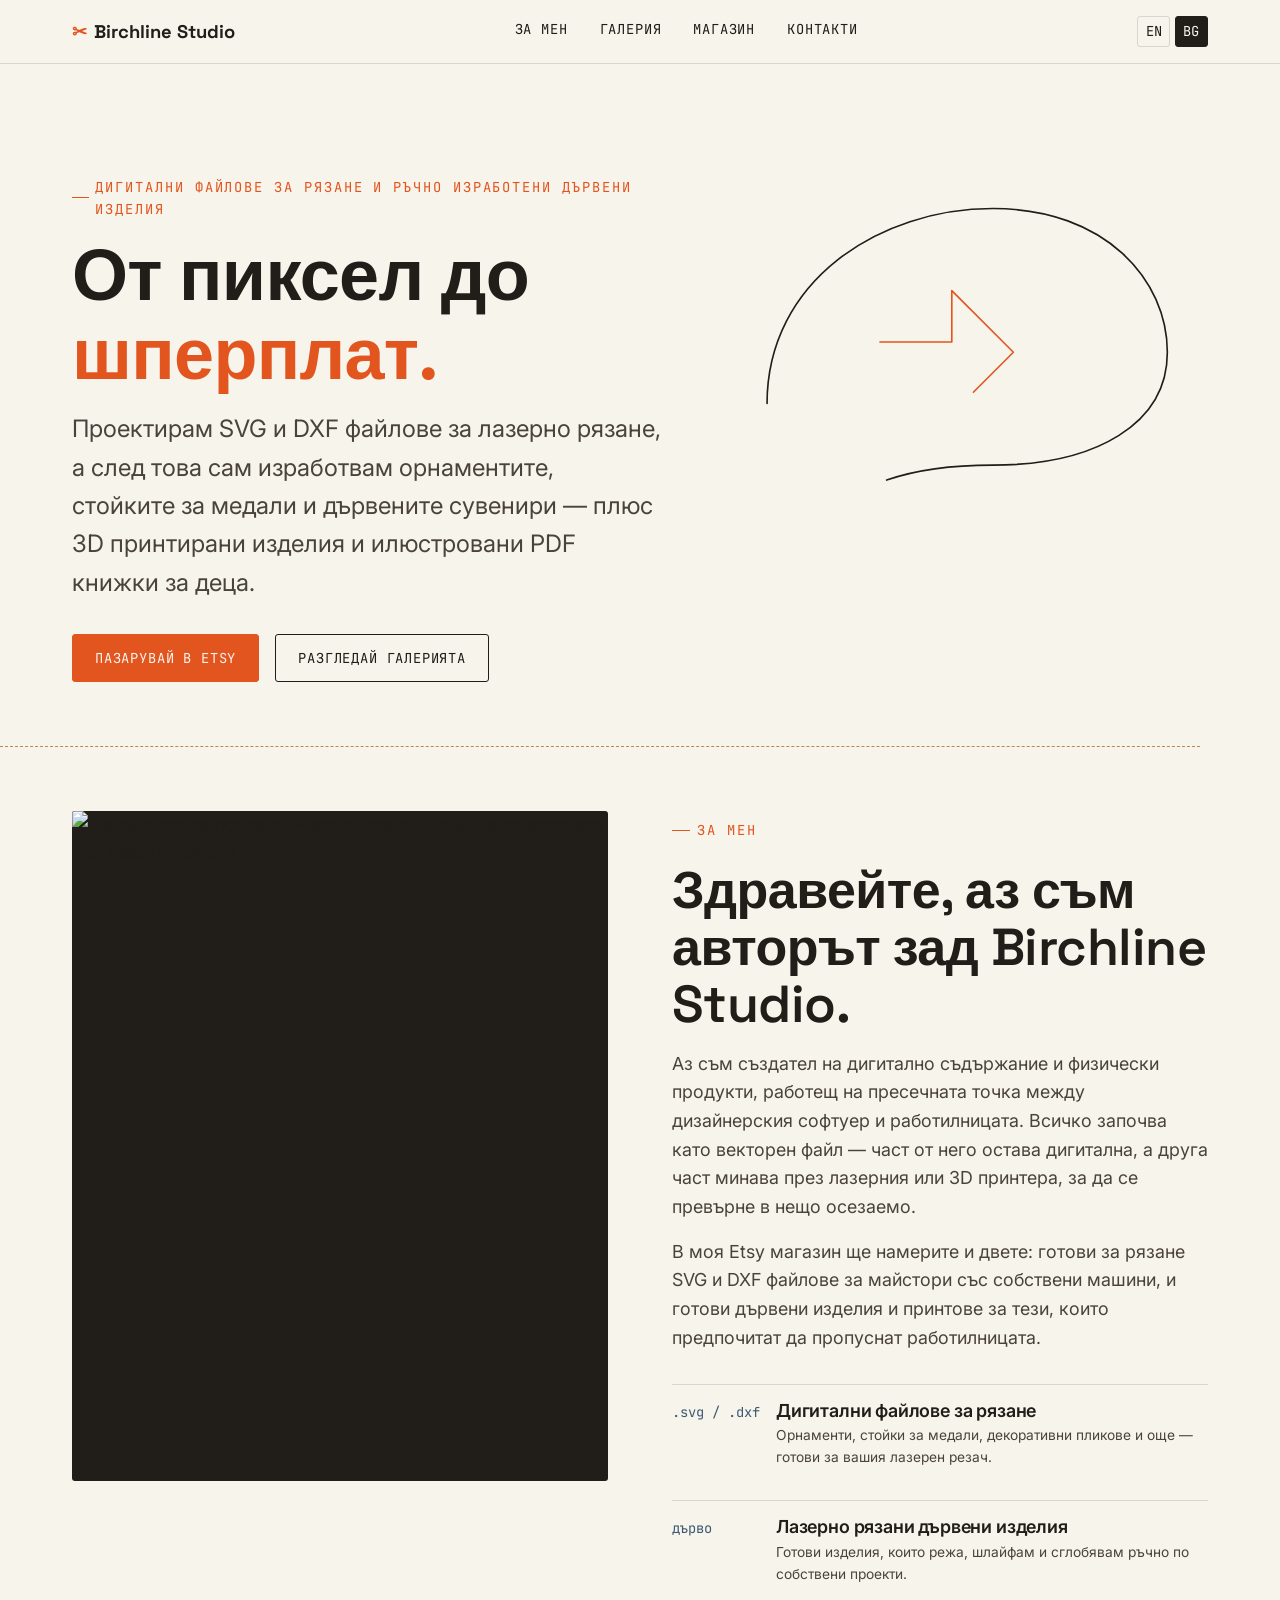
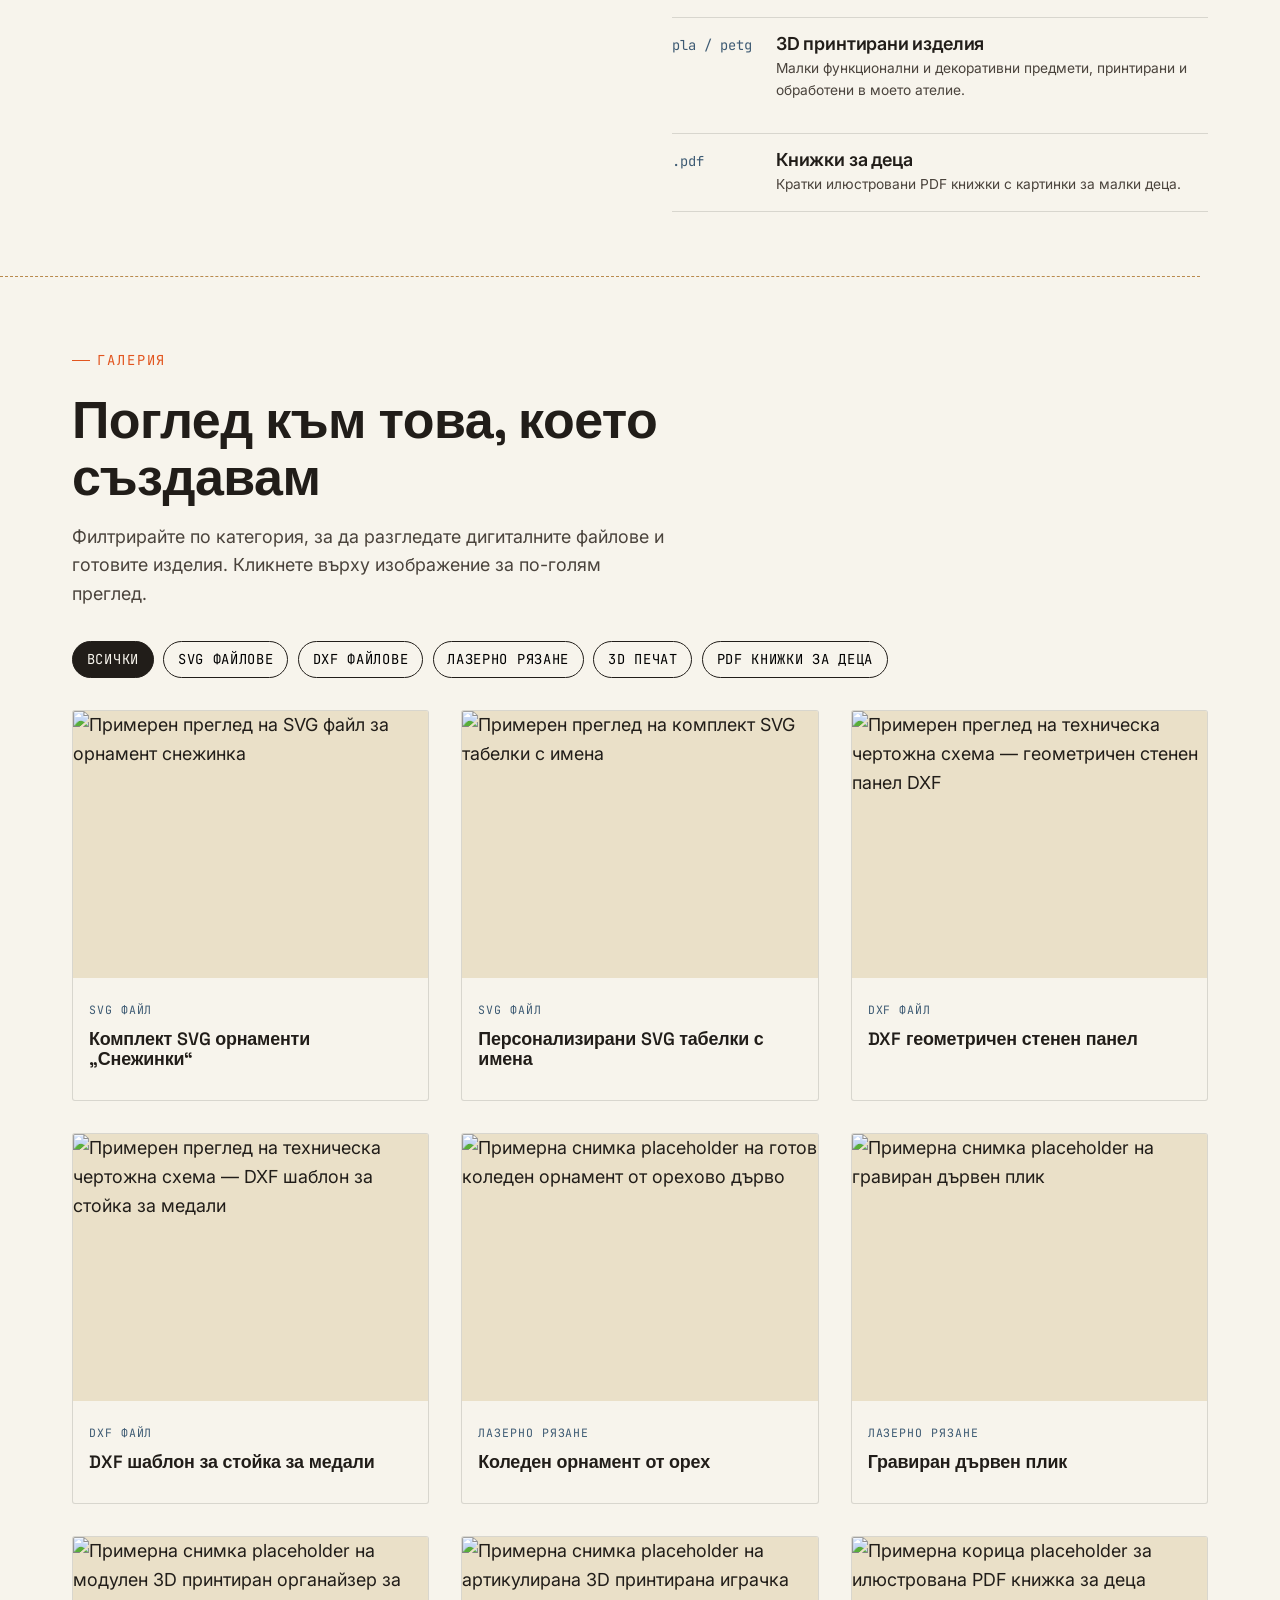
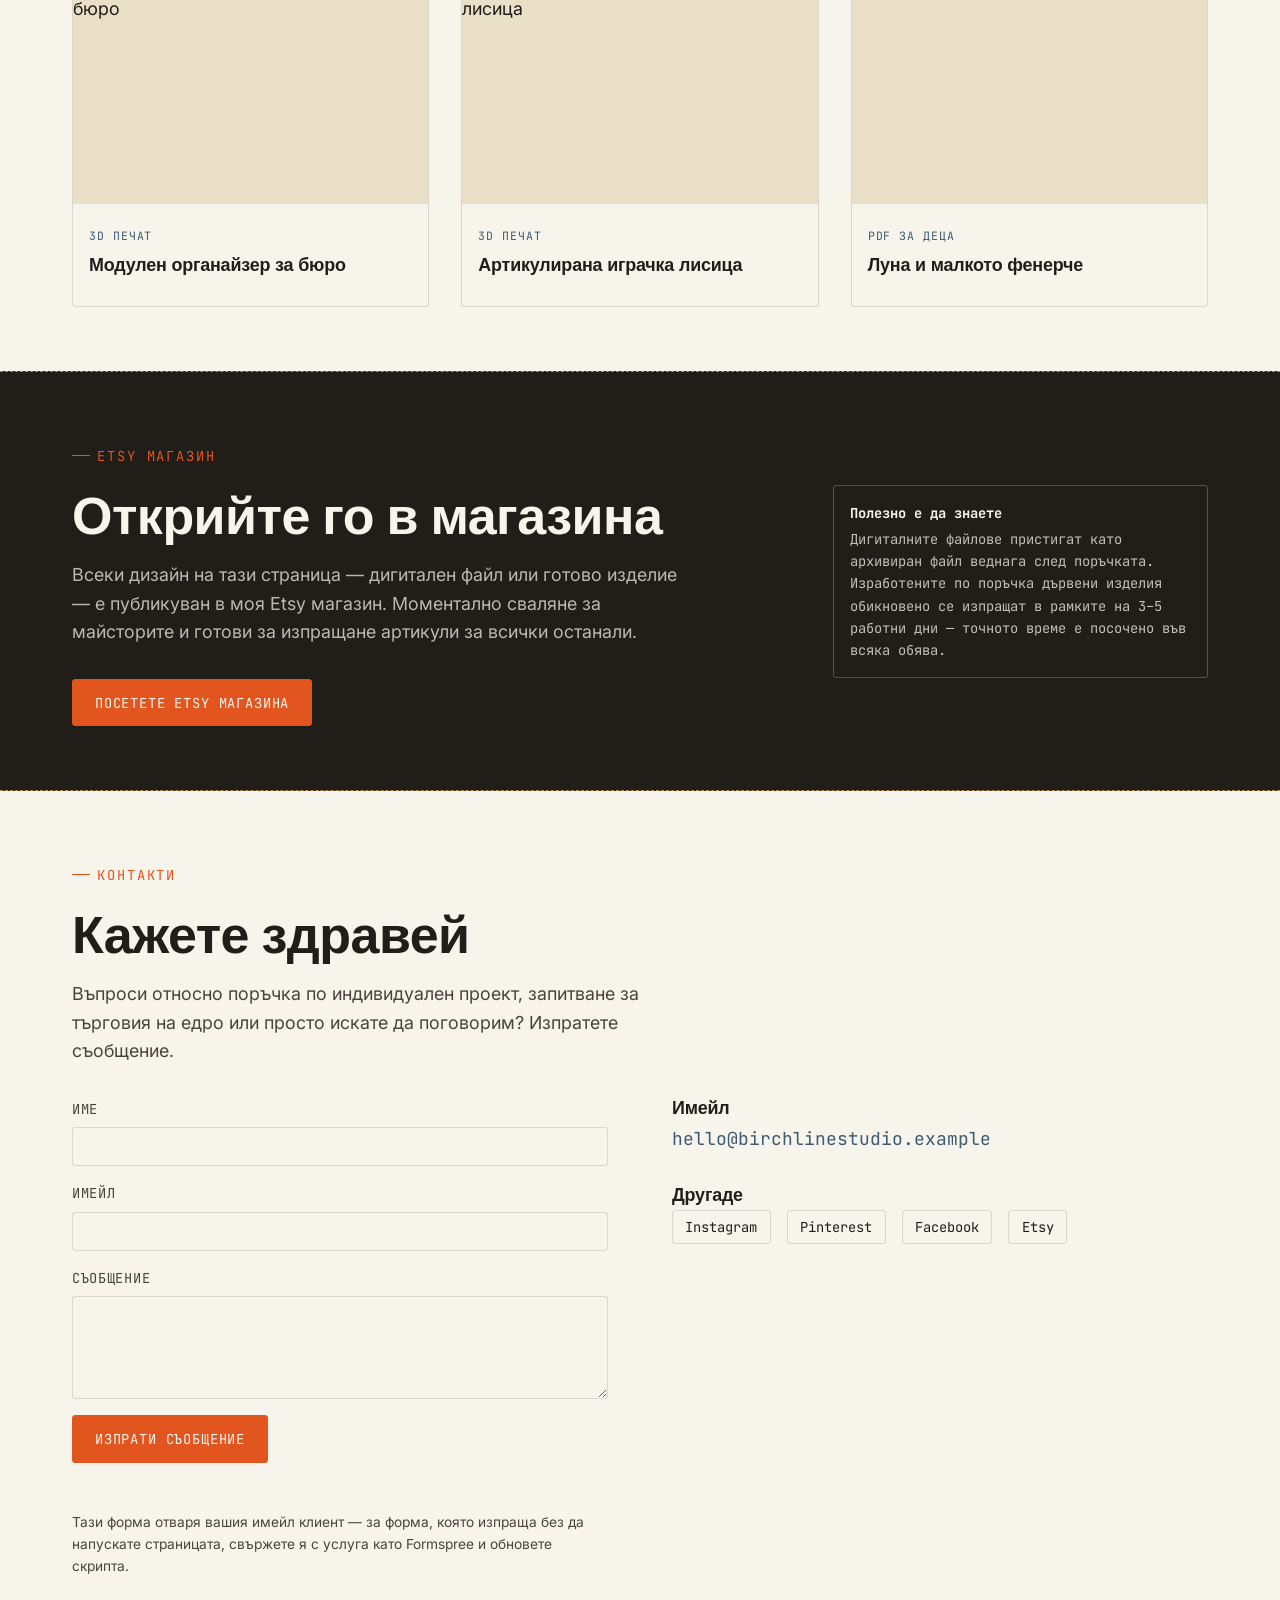
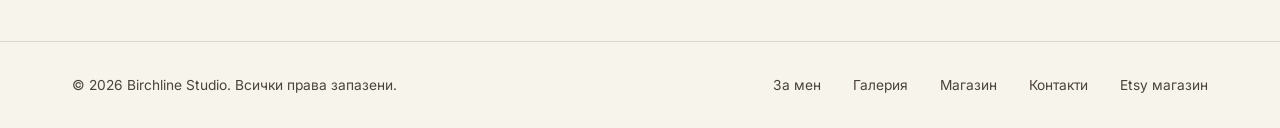
==== bg/index.html @ 98f978ca "Add files" ====
<!DOCTYPE html>
<html lang="bg">
<head>
<meta charset="UTF-8">
<meta name="viewport" content="width=device-width, initial-scale=1.0">
<title>Birchline Studio — Лазерно рязано дърво и дигитални файлове за рязане</title>
<meta name="description" content="Birchline Studio създава SVG и DXF файлове за лазерно рязане, както и ръчно изработени дървени изделия, 3D принтирани артикули и илюстровани PDF книжки за деца.">
<link rel="canonical" href="https://example.github.io/birchline-studio/bg/">
<link rel="alternate" hreflang="en" href="https://example.github.io/birchline-studio/en/">
<link rel="alternate" hreflang="bg" href="https://example.github.io/birchline-studio/bg/">
<link rel="alternate" hreflang="x-default" href="https://example.github.io/birchline-studio/en/">

<!-- Open Graph -->
<meta property="og:type" content="website">
<meta property="og:title" content="Birchline Studio — Лазерно рязано дърво и дигитални файлове за рязане">
<meta property="og:description" content="SVG и DXF файлове за рязане, лазерно рязани дървени изделия, 3D принтирани артикули и илюстровани PDF книжки за деца — проектирани и изработени от Birchline Studio.">
<meta property="og:url" content="https://example.github.io/birchline-studio/bg/">
<meta property="og:image" content="https://example.github.io/birchline-studio/assets/img/placeholder-lasercut.svg">
<meta property="og:locale" content="bg_BG">
<meta property="og:locale:alternate" content="en_US">
<meta name="twitter:card" content="summary_large_image">

<link rel="icon" href="data:image/svg+xml,%3Csvg xmlns='http://www.w3.org/2000/svg' viewBox='0 0 100 100'%3E%3Crect width='100' height='100' fill='%23211D19'/%3E%3Ctext x='50' y='68' font-size='60' text-anchor='middle' fill='%23E2551F' font-family='monospace'%3EB%3C/text%3E%3C/svg%3E">

<link rel="preconnect" href="https://fonts.googleapis.com">
<link rel="preconnect" href="https://fonts.gstatic.com" crossorigin>
<link href="https://fonts.googleapis.com/css2?family=Space+Grotesk:wght@500;600;700&family=Inter:wght@400;500;600&family=JetBrains+Mono:wght@400;500&display=swap" rel="stylesheet">

<link rel="stylesheet" href="../assets/css/style.css">
</head>
<body>
<a class="skip-link" href="#main">Към съдържанието</a>

<header class="site-header">
  <nav class="nav container" aria-label="Основна навигация">
    <a class="logo" href="#main">
      <span class="logo-mark">✂</span> Birchline Studio
    </a>
    <button class="nav-toggle" aria-expanded="false" aria-controls="nav-panel" aria-label="Отвори менюто">
      <span></span>
    </button>
    <div class="nav-links" id="nav-links">
      <a href="#about">За мен</a>
      <a href="#portfolio">Галерия</a>
      <a href="#shop">Магазин</a>
      <a href="#contact">Контакти</a>
    </div>
    <div class="lang-switch" id="lang-switch" aria-label="Език">
      <a href="../en/index.html">EN</a>
      <a href="../bg/index.html" aria-current="true">BG</a>
    </div>
  </nav>
  <div class="nav-panel container" id="nav-panel"></div>
</header>

<main id="main">

  <!-- ============ HERO ============ -->
  <section class="hero">
    <div class="container">
      <div class="hero-copy">
        <span class="eyebrow">Дигитални файлове за рязане и ръчно изработени дървени изделия</span>
        <h1 class="hero-title">От пиксел до <em>шперплат.</em></h1>
        <p class="hero-sub">Проектирам SVG и DXF файлове за лазерно рязане, а след това сам изработвам орнаментите, стойките за медали и дървените сувенири — плюс 3D принтирани изделия и илюстровани PDF книжки за деца.</p>
        <div class="hero-ctas">
          <a class="btn btn-primary" href="#shop">Пазарувай в Etsy</a>
          <a class="btn btn-ghost" href="#portfolio">Разгледай галерията</a>
        </div>
      </div>
      <div class="hero-art" aria-hidden="true">
        <svg viewBox="0 0 470 460" xmlns="http://www.w3.org/2000/svg">
          <path class="cut-path" d="M40 210 C40 90 150 20 260 20 C370 20 430 90 430 160 C430 230 360 270 260 270 C160 270 90 300 90 360 C90 420 160 440 240 430" />
          <path class="cut-path accent" d="M150 150 L220 150 L220 100 L280 160 L220 220 L220 170 L150 170 Z" />
          <circle class="laser-dot" r="5"/>
        </svg>
      </div>
    </div>
  </section>

  <hr class="cutline-rule container">

  <!-- ============ ABOUT ============ -->
  <section class="section" id="about" data-surface="paper">
    <div class="container">
      <div class="about-grid">
        <div class="reveal">
          <div class="about-portrait">
            <img src="../assets/img/placeholder-portrait.svg" alt="Placeholder за портрет — заменете със снимка от ателието или работилницата" loading="lazy" width="320" height="400">
          </div>
        </div>
        <div class="reveal">
          <span class="eyebrow">За мен</span>
          <h2 class="section-title">Здравейте, аз съм авторът зад Birchline Studio.</h2>
          <p class="section-lede">Аз съм създател на дигитално съдържание и физически продукти, работещ на пресечната точка между дизайнерския софтуер и работилницата. Всичко започва като векторен файл — част от него остава дигитална, а друга част минава през лазерния или 3D принтера, за да се превърне в нещо осезаемо.</p>
          <p class="section-lede">В моя Etsy магазин ще намерите и двете: готови за рязане SVG и DXF файлове за майстори със собствени машини, и готови дървени изделия и принтове за тези, които предпочитат да пропуснат работилницата.</p>
          <ul class="craft-list">
            <li class="craft-item">
              <span class="tag">.svg / .dxf</span>
              <div><h3>Дигитални файлове за рязане</h3><p>Орнаменти, стойки за медали, декоративни пликове и още — готови за вашия лазерен резач.</p></div>
            </li>
            <li class="craft-item">
              <span class="tag">дърво</span>
              <div><h3>Лазерно рязани дървени изделия</h3><p>Готови изделия, които режа, шлайфам и сглобявам ръчно по собствени проекти.</p></div>
            </li>
            <li class="craft-item">
              <span class="tag">pla / petg</span>
              <div><h3>3D принтирани изделия</h3><p>Малки функционални и декоративни предмети, принтирани и обработени в моето ателие.</p></div>
            </li>
            <li class="craft-item">
              <span class="tag">.pdf</span>
              <div><h3>Книжки за деца</h3><p>Кратки илюстровани PDF книжки с картинки за малки деца.</p></div>
            </li>
          </ul>
        </div>
      </div>
    </div>
  </section>

  <hr class="cutline-rule container">

  <!-- ============ PORTFOLIO ============ -->
  <section class="section" id="portfolio" data-surface="paper">
    <div class="container">
      <div class="section-head reveal">
        <span class="eyebrow">Галерия</span>
        <h2 class="section-title">Поглед към това, което създавам</h2>
        <p class="section-lede">Филтрирайте по категория, за да разгледате дигиталните файлове и готовите изделия. Кликнете върху изображение за по-голям преглед.</p>
      </div>

      <div class="filter-bar" role="group" aria-label="Филтриране на галерията по категория">
        <button class="filter-btn" data-filter="all" aria-pressed="true">Всички</button>
        <button class="filter-btn" data-filter="svg" aria-pressed="false">SVG файлове</button>
        <button class="filter-btn" data-filter="dxf" aria-pressed="false">DXF файлове</button>
        <button class="filter-btn" data-filter="lasercut" aria-pressed="false">Лазерно рязане</button>
        <button class="filter-btn" data-filter="3dprint" aria-pressed="false">3D печат</button>
        <button class="filter-btn" data-filter="kidsbook" aria-pressed="false">PDF книжки за деца</button>
      </div>

      <div class="portfolio-grid">

        <article class="card reveal" data-category="svg" data-description="Комплект от 8 слоести орнаменти снежинки, подходящи за 3мм и 5мм шперплат. Доставя се като отделни SVG файлове плюс един обединен лист.">
          <div class="card-media"><img src="../assets/img/placeholder-svg.svg" data-full="../assets/img/placeholder-svg.svg" alt="Примерен преглед на SVG файл за орнамент снежинка" loading="lazy" width="400" height="300"></div>
          <div class="card-body"><span class="card-cat">SVG файл</span><h3 class="card-title">Комплект SVG орнаменти „Снежинки“</h3></div>
        </article>

        <article class="card reveal" data-category="svg" data-description="Редактируеми контури на табелки с имена в три шрифта, готови за персонализиране във вашия дизайнерски софтуер преди рязане.">
          <div class="card-media"><img src="../assets/img/placeholder-svg.svg" data-full="../assets/img/placeholder-svg.svg" alt="Примерен преглед на комплект SVG табелки с имена" loading="lazy" width="400" height="300"></div>
          <div class="card-body"><span class="card-cat">SVG файл</span><h3 class="card-title">Персонализирани SVG табелки с имена</h3></div>
        </article>

        <article class="card reveal" data-category="dxf" data-description="Модулен геометричен панел за стенна декорация, начертан в мащаб с наслоена дълбочина за многослойно рязане.">
          <div class="card-media"><img src="../assets/img/placeholder-dxf.svg" data-full="../assets/img/placeholder-dxf.svg" alt="Примерен преглед на техническа чертожна схема — геометричен стенен панел DXF" loading="lazy" width="400" height="300"></div>
          <div class="card-body"><span class="card-cat">DXF файл</span><h3 class="card-title">DXF геометричен стенен панел</h3></div>
        </article>

        <article class="card reveal" data-category="dxf" data-description="Самостоятелна стойка за медали с прорезни връзки, оразмерена за 6мм шперплат.">
          <div class="card-media"><img src="../assets/img/placeholder-dxf.svg" data-full="../assets/img/placeholder-dxf.svg" alt="Примерен преглед на техническа чертожна схема — DXF шаблон за стойка за медали" loading="lazy" width="400" height="300"></div>
          <div class="card-body"><span class="card-cat">DXF файл</span><h3 class="card-title">DXF шаблон за стойка за медали</h3></div>
        </article>

        <article class="card reveal" data-category="lasercut" data-description="Готов орнамент от орехово дърво, лазерно изрязан и ръчно шлайфан, от комплекта SVG орнаменти „Снежинки“.">
          <div class="card-media"><img src="../assets/img/placeholder-lasercut.svg" data-full="../assets/img/placeholder-lasercut.svg" alt="Примерна снимка placeholder на готов коледен орнамент от орехово дърво" loading="lazy" width="400" height="300"></div>
          <div class="card-body"><span class="card-cat">Лазерно рязане</span><h3 class="card-title">Коледен орнамент от орех</h3></div>
        </article>

        <article class="card reveal" data-category="lasercut" data-description="Плик от брезов шперплат с гравиран преден панел, сгънат и залепен на ръка.">
          <div class="card-media"><img src="../assets/img/placeholder-lasercut.svg" data-full="../assets/img/placeholder-lasercut.svg" alt="Примерна снимка placeholder на гравиран дървен плик" loading="lazy" width="400" height="300"></div>
          <div class="card-body"><span class="card-cat">Лазерно рязане</span><h3 class="card-title">Гравиран дървен плик</h3></div>
        </article>

        <article class="card reveal" data-category="3dprint" data-description="Стифиращ се модулен органайзер за бюро, принтиран от PETG, проектиран да се съединява без лепило.">
          <div class="card-media"><img src="../assets/img/placeholder-3dprint.svg" data-full="../assets/img/placeholder-3dprint.svg" alt="Примерна снимка placeholder на модулен 3D принтиран органайзер за бюро" loading="lazy" width="400" height="300"></div>
          <div class="card-body"><span class="card-cat">3D печат</span><h3 class="card-title">Модулен органайзер за бюро</h3></div>
        </article>

        <article class="card reveal" data-category="3dprint" data-description="Малка играчка лисица с подвижни стави, принтирана на едно парче без опори.">
          <div class="card-media"><img src="../assets/img/placeholder-3dprint.svg" data-full="../assets/img/placeholder-3dprint.svg" alt="Примерна снимка placeholder на артикулирана 3D принтирана играчка лисица" loading="lazy" width="400" height="300"></div>
          <div class="card-body"><span class="card-cat">3D печат</span><h3 class="card-title">Артикулирана играчка лисица</h3></div>
        </article>

        <article class="card reveal" data-category="kidsbook" data-description="Илюстрована приказка за лека нощ от 16 страници за деца на 3–6 години, доставена като PDF, готов за печат.">
          <div class="card-media"><img src="../assets/img/placeholder-kidsbook.svg" data-full="../assets/img/placeholder-kidsbook.svg" alt="Примерна корица placeholder за илюстрована PDF книжка за деца" loading="lazy" width="400" height="300"></div>
          <div class="card-body"><span class="card-cat">PDF за деца</span><h3 class="card-title">Луна и малкото фенерче</h3></div>
        </article>

      </div>
    </div>
  </section>

  <!-- ============ ETSY ============ -->
  <section class="section etsy-band" id="shop">
    <div class="container">
      <div class="etsy-grid">
        <div class="reveal">
          <span class="eyebrow">Etsy магазин</span>
          <h2 class="section-title">Открийте го в магазина</h2>
          <p class="section-lede">Всеки дизайн на тази страница — дигитален файл или готово изделие — е публикуван в моя Etsy магазин. Моментално сваляне за майсторите и готови за изпращане артикули за всички останали.</p>
          <div class="hero-ctas" style="margin-top: var(--space-md);">
            <a class="btn btn-primary" href="https://www.etsy.com/shop/YourShopName" target="_blank" rel="noopener">Посетете Etsy магазина</a>
          </div>
        </div>
        <div class="reveal etsy-note">
          <strong>Полезно е да знаете</strong>
          Дигиталните файлове пристигат като архивиран файл веднага след поръчката. Изработените по поръчка дървени изделия обикновено се изпращат в рамките на 3–5 работни дни — точното време е посочено във всяка обява.
        </div>
      </div>
    </div>
  </section>

  <!-- ============ CONTACT ============ -->
  <section class="section" id="contact" data-surface="paper">
    <div class="container">
      <div class="section-head reveal">
        <span class="eyebrow">Контакти</span>
        <h2 class="section-title">Кажете здравей</h2>
        <p class="section-lede">Въпроси относно поръчка по индивидуален проект, запитване за търговия на едро или просто искате да поговорим? Изпратете съобщение.</p>
      </div>
      <div class="contact-grid">
        <form class="contact-form reveal" data-email="hello@birchlinestudio.example" data-msg-incomplete="Моля, попълнете всички полета." data-msg-sent="Отваряне на имейл клиента…">
          <div class="field">
            <label for="name">Име</label>
            <input type="text" id="name" name="name" autocomplete="name" required>
          </div>
          <div class="field">
            <label for="email">Имейл</label>
            <input type="email" id="email" name="email" autocomplete="email" required>
          </div>
          <div class="field">
            <label for="message">Съобщение</label>
            <textarea id="message" name="message" rows="5" required></textarea>
          </div>
          <button type="submit" class="btn btn-primary">Изпрати съобщение</button>
          <p class="form-status" role="status" aria-live="polite"></p>
          <p class="form-note">Тази форма отваря вашия имейл клиент — за форма, която изпраща без да напускате страницата, свържете я с услуга като Formspree и обновете скрипта.</p>
        </form>
        <div class="contact-info reveal">
          <div>
            <h3>Имейл</h3>
            <a class="email" href="mailto:hello@birchlinestudio.example">hello@birchlinestudio.example</a>
          </div>
          <div>
            <h3>Другаде</h3>
            <ul class="social-list">
              <li><a href="https://www.instagram.com/" target="_blank" rel="noopener">Instagram</a></li>
              <li><a href="https://www.pinterest.com/" target="_blank" rel="noopener">Pinterest</a></li>
              <li><a href="https://www.facebook.com/" target="_blank" rel="noopener">Facebook</a></li>
              <li><a href="https://www.etsy.com/shop/YourShopName" target="_blank" rel="noopener">Etsy</a></li>
            </ul>
          </div>
        </div>
      </div>
    </div>
  </section>

</main>

<footer class="site-footer">
  <div class="container footer-grid">
    <span>© <span data-year>2026</span> Birchline Studio. Всички права запазени.</span>
    <nav class="footer-links" aria-label="Долна навигация">
      <a href="#about">За мен</a>
      <a href="#portfolio">Галерия</a>
      <a href="#shop">Магазин</a>
      <a href="#contact">Контакти</a>
      <a href="https://www.etsy.com/shop/YourShopName" target="_blank" rel="noopener">Etsy магазин</a>
    </nav>
  </div>
</footer>

<!-- Lightbox -->
<div class="lightbox" role="dialog" aria-modal="true" aria-label="Преглед на изображение" aria-hidden="true">
  <button class="lightbox-close" aria-label="Затвори прегледа">✕</button>
  <button class="lightbox-nav lightbox-prev" aria-label="Предишно изображение">‹</button>
  <button class="lightbox-nav lightbox-next" aria-label="Следващо изображение">›</button>
  <div class="lightbox-inner">
    <img src="" alt="">
    <div class="lightbox-caption">
      <span class="card-cat"></span>
      <h3></h3>
      <p></p>
    </div>
  </div>
</div>

<script src="../assets/js/script.js"></script>
</body>
</html>
---- assets/css/style.css ----
/* ==========================================================================
   Birchline Studio — Portfolio Stylesheet
   Design tokens: paper / birch / charcoal / blueprint / cutline / kraft
   ========================================================================== */

:root {
  /* --- Color tokens --- */
  --color-paper: #F7F4EC;      /* base background, sanded paper */
  --color-birch: #EAE0C8;      /* alt section surface, plywood face */
  --color-charcoal: #211D19;   /* primary text, burnt-edge black */
  --color-charcoal-soft: #4A433C; /* secondary text */
  --color-blueprint: #3D5A73;  /* technical accent — DXF / links */
  --color-cutline: #E2551F;    /* laser cut-line orange — primary CTA */
  --color-cutline-dark: #C24219;
  --color-kraft: #B98A4E;      /* kraft tan — borders, dividers */
  --color-line: rgba(33, 29, 25, 0.14);

  /* --- Type tokens --- */
  --font-display: 'Space Grotesk', 'Arial Narrow', sans-serif;
  --font-body: 'Inter', -apple-system, BlinkMacSystemFont, sans-serif;
  --font-mono: 'JetBrains Mono', 'Courier New', monospace;

  /* --- Scale --- */
  --step--1: clamp(0.8rem, 0.78rem + 0.1vw, 0.875rem);
  --step-0: clamp(1rem, 0.96rem + 0.2vw, 1.125rem);
  --step-1: clamp(1.25rem, 1.15rem + 0.5vw, 1.5rem);
  --step-2: clamp(1.75rem, 1.5rem + 1.2vw, 2.25rem);
  --step-3: clamp(2.3rem, 1.9rem + 2vw, 3.25rem);
  --step-4: clamp(3rem, 2.4rem + 3vw, 4.5rem);

  --space-xs: 0.5rem;
  --space-sm: 1rem;
  --space-md: 2rem;
  --space-lg: 4rem;
  --space-xl: 7rem;

  --max-width: 1200px;
  --radius: 3px;
  --ease: cubic-bezier(0.22, 1, 0.36, 1);
}

/* --- Reset --- */
*, *::before, *::after { box-sizing: border-box; }
html { scroll-behavior: smooth; }
@media (prefers-reduced-motion: reduce) {
  html { scroll-behavior: auto; }
  *, *::before, *::after {
    animation-duration: 0.01ms !important;
    animation-iteration-count: 1 !important;
    transition-duration: 0.01ms !important;
    scroll-behavior: auto !important;
  }
}
body, h1, h2, h3, h4, p, figure, blockquote, dl, dd { margin: 0; }
ul, ol { margin: 0; padding: 0; list-style: none; }
img { max-width: 100%; display: block; }
button { font: inherit; }
a { color: inherit; text-decoration: none; }
input, textarea, button { font-family: inherit; }

body {
  font-family: var(--font-body);
  background: var(--color-paper);
  color: var(--color-charcoal);
  font-size: var(--step-0);
  line-height: 1.6;
  -webkit-font-smoothing: antialiased;
}

h1, h2, h3, h4 {
  font-family: var(--font-display);
  font-weight: 600;
  line-height: 1.1;
  letter-spacing: -0.01em;
}

.container {
  max-width: var(--max-width);
  margin-inline: auto;
  padding-inline: var(--space-md);
}
@media (max-width: 640px) {
  .container { padding-inline: var(--space-sm); }
}

.eyebrow {
  font-family: var(--font-mono);
  font-size: var(--step--1);
  text-transform: uppercase;
  letter-spacing: 0.14em;
  color: var(--color-cutline);
  display: inline-flex;
  align-items: center;
  gap: 0.5em;
}
.eyebrow::before {
  content: "";
  width: 18px;
  height: 1px;
  background: currentColor;
}

/* Visually hidden (skip link, a11y labels) */
.visually-hidden {
  position: absolute; width: 1px; height: 1px;
  overflow: hidden; clip: rect(0 0 0 0); white-space: nowrap;
}
.skip-link {
  position: absolute; top: -60px; left: 1rem; z-index: 200;
  background: var(--color-charcoal); color: var(--color-paper);
  padding: 0.6em 1em; border-radius: var(--radius);
  transition: top 0.2s var(--ease);
}
.skip-link:focus { top: 1rem; }

:focus-visible {
  outline: 2px solid var(--color-cutline);
  outline-offset: 3px;
}

/* --- Cut-line divider motif (signature detail) --- */
.cutline-rule {
  border: none;
  border-top: 1.5px dashed var(--color-kraft);
  position: relative;
  margin: 0;
}
.cutline-rule::after {
  content: "✂";
  position: absolute;
  top: -0.62em; left: var(--space-md);
  background: var(--color-paper);
  padding-inline: 0.4em;
  font-size: 0.85rem;
  color: var(--color-kraft);
}
section[data-surface="birch"] + section .cutline-rule::after,
section[data-surface="birch"] .cutline-rule::after { background: var(--color-birch); }

/* ==========================================================================
   Header / Nav
   ========================================================================== */
.site-header {
  position: sticky; top: 0; z-index: 100;
  background: rgba(247, 244, 236, 0.88);
  backdrop-filter: blur(8px);
  border-bottom: 1px solid var(--color-line);
}
.nav {
  display: flex; align-items: center; justify-content: space-between;
  padding-block: var(--space-sm);
}
.logo {
  font-family: var(--font-display);
  font-weight: 700;
  font-size: 1.15rem;
  display: flex; align-items: baseline; gap: 0.4em;
}
.logo .logo-mark { color: var(--color-cutline); }

.nav-links {
  display: flex; align-items: center; gap: var(--space-md);
}
.nav-links a {
  font-size: var(--step--1);
  font-family: var(--font-mono);
  text-transform: uppercase;
  letter-spacing: 0.06em;
  position: relative;
  padding-bottom: 4px;
}
.nav-links a::after {
  content: ""; position: absolute; left: 0; right: 100%; bottom: 0;
  height: 2px; background: var(--color-cutline);
  transition: right 0.25s var(--ease);
}
.nav-links a:hover::after, .nav-links a:focus-visible::after,
.nav-links a[aria-current="page"]::after { right: 0; }

.lang-switch {
  display: flex; gap: 0.3rem;
  font-family: var(--font-mono);
  font-size: var(--step--1);
}
.lang-switch a {
  padding: 0.25em 0.55em;
  border: 1px solid var(--color-line);
  border-radius: var(--radius);
}
.lang-switch a[aria-current="true"] {
  background: var(--color-charcoal);
  color: var(--color-paper);
  border-color: var(--color-charcoal);
}

.nav-toggle {
  display: none;
  background: none; border: none; cursor: pointer;
  width: 32px; height: 24px; position: relative;
}
.nav-toggle span, .nav-toggle span::before, .nav-toggle span::after {
  content: ""; position: absolute; left: 0; right: 0; height: 2px;
  background: var(--color-charcoal); transition: transform 0.25s var(--ease), opacity 0.2s;
}
.nav-toggle span { top: 11px; }
.nav-toggle span::before { top: -8px; }
.nav-toggle span::after { top: 8px; }
.nav-toggle[aria-expanded="true"] span { background: transparent; }
.nav-toggle[aria-expanded="true"] span::before { transform: translateY(8px) rotate(45deg); }
.nav-toggle[aria-expanded="true"] span::after { transform: translateY(-8px) rotate(-45deg); }

@media (max-width: 800px) {
  .nav-toggle { display: block; }
  .nav-links, .lang-switch { display: none; }
  .nav-panel {
    display: none;
    flex-direction: column;
    gap: var(--space-sm);
    padding: var(--space-md) 0;
    border-top: 1px solid var(--color-line);
  }
  .nav-panel.open { display: flex; }
  .nav-panel .nav-links { display: flex; flex-direction: column; gap: var(--space-sm); }
  .nav-panel .lang-switch { display: flex; margin-top: var(--space-sm); }
}

/* ==========================================================================
   Hero
   ========================================================================== */
.hero {
  padding-block: var(--space-xl) var(--space-lg);
}
.hero .container {
  display: grid;
  grid-template-columns: 1.1fr 0.9fr;
  gap: var(--space-lg);
  align-items: center;
}
@media (max-width: 900px) {
  .hero .container { grid-template-columns: 1fr; gap: var(--space-md); }
  .hero { padding-block: var(--space-lg) var(--space-md); }
  .hero-art { order: -1; max-width: 320px; margin-inline: auto; }
}

.hero-title {
  font-size: var(--step-4);
  margin-block: var(--space-sm) var(--space-sm);
}
.hero-title em {
  font-style: normal;
  color: var(--color-cutline);
}
.hero-sub {
  font-size: var(--step-1);
  color: var(--color-charcoal-soft);
  max-width: 46ch;
  margin-bottom: var(--space-md);
}
.hero-ctas { display: flex; flex-wrap: wrap; gap: var(--space-sm); }

.btn {
  display: inline-flex; align-items: center; gap: 0.5em;
  padding: 0.85em 1.6em;
  font-family: var(--font-mono);
  font-size: var(--step--1);
  text-transform: uppercase; letter-spacing: 0.06em;
  border-radius: var(--radius);
  border: 1.5px solid var(--color-charcoal);
  transition: transform 0.2s var(--ease), background 0.2s var(--ease), color 0.2s var(--ease);
  cursor: pointer;
}
.btn:hover, .btn:focus-visible { transform: translateY(-2px); }
.btn-primary {
  background: var(--color-cutline);
  border-color: var(--color-cutline);
  color: var(--color-paper);
}
.btn-primary:hover { background: var(--color-cutline-dark); border-color: var(--color-cutline-dark); }
.btn-ghost {
  background: transparent; color: var(--color-charcoal);
}
.btn-ghost:hover { background: var(--color-charcoal); color: var(--color-paper); }

/* Hero cut-path illustration */
.hero-art { position: relative; }
.hero-art svg { width: 100%; height: auto; }
.cut-path {
  fill: none;
  stroke: var(--color-charcoal);
  stroke-width: 1.6;
  stroke-linecap: round;
  stroke-linejoin: round;
  stroke-dasharray: 900;
  stroke-dashoffset: 900;
  animation: draw 2.6s var(--ease) forwards 0.3s;
}
.cut-path.accent { stroke: var(--color-cutline); stroke-dasharray: 260; stroke-dashoffset: 260; animation-delay: 0.6s; }
.laser-dot {
  fill: var(--color-cutline);
  offset-path: path('M40 210 C40 90 150 20 260 20 C370 20 430 90 430 160 C430 230 360 270 260 270 C160 270 90 300 90 360 C90 420 160 440 240 430');
  animation: travel 2.6s var(--ease) forwards 0.3s;
  opacity: 0;
}
@keyframes draw { to { stroke-dashoffset: 0; } }
@keyframes travel {
  0% { opacity: 1; offset-distance: 0%; }
  95% { opacity: 1; }
  100% { opacity: 0; offset-distance: 100%; }
}

/* ==========================================================================
   Section basics
   ========================================================================== */
.section { padding-block: var(--space-lg); }
section[data-surface="birch"] { background: var(--color-birch); }
.section-head { max-width: 60ch; margin-bottom: var(--space-md); }
.section-title { font-size: var(--step-3); margin-top: 0.4em; }
.section-lede { color: var(--color-charcoal-soft); font-size: var(--step-0); margin-top: var(--space-sm); max-width: 55ch; }

.reveal {
  opacity: 0; transform: translateY(24px);
  transition: opacity 0.7s var(--ease), transform 0.7s var(--ease);
}
.reveal.is-visible { opacity: 1; transform: none; }

/* ==========================================================================
   About
   ========================================================================== */
.about-grid {
  display: grid;
  grid-template-columns: 1fr 1fr;
  gap: var(--space-lg);
  align-items: start;
}
@media (max-width: 800px) { .about-grid { grid-template-columns: 1fr; gap: var(--space-md); } }

.about-portrait {
  aspect-ratio: 4/5;
  background: var(--color-charcoal);
  border-radius: var(--radius);
  position: relative;
  overflow: hidden;
}
.about-portrait img { width: 100%; height: 100%; object-fit: cover; }

.craft-list { margin-top: var(--space-md); display: grid; gap: var(--space-sm); }
.craft-item {
  display: grid; grid-template-columns: auto 1fr; gap: var(--space-sm);
  align-items: start;
  padding-block: var(--space-sm);
  border-top: 1px solid var(--color-line);
}
.craft-item:last-child { border-bottom: 1px solid var(--color-line); }
.craft-item .tag {
  font-family: var(--font-mono);
  font-size: var(--step--1);
  color: var(--color-blueprint);
  white-space: nowrap;
  display: inline-block;
  width: 5.5rem;
}
.craft-item h3 { font-size: var(--step-0); font-family: var(--font-body); font-weight: 600; }
.craft-item p { color: var(--color-charcoal-soft); font-size: var(--step--1); margin-top: 0.25em; }

/* ==========================================================================
   Portfolio / Filters / Grid
   ========================================================================== */
.filter-bar {
  display: flex; flex-wrap: wrap; gap: 0.6rem;
  margin-bottom: var(--space-md);
}
.filter-btn {
  font-family: var(--font-mono);
  font-size: var(--step--1);
  text-transform: uppercase; letter-spacing: 0.05em;
  padding: 0.5em 1em;
  border: 1px solid var(--color-charcoal);
  border-radius: 999px;
  background: transparent;
  cursor: pointer;
  transition: background 0.2s var(--ease), color 0.2s var(--ease);
}
.filter-btn:hover { background: var(--color-line); }
.filter-btn[aria-pressed="true"] {
  background: var(--color-charcoal); color: var(--color-paper);
}

.portfolio-grid {
  display: grid;
  grid-template-columns: repeat(3, 1fr);
  gap: var(--space-md);
}
@media (max-width: 900px) { .portfolio-grid { grid-template-columns: repeat(2, 1fr); } }
@media (max-width: 560px) { .portfolio-grid { grid-template-columns: 1fr; } }

.card {
  position: relative;
  background: var(--color-paper);
  border: 1px solid var(--color-line);
  border-radius: var(--radius);
  overflow: hidden;
  cursor: pointer;
  transition: transform 0.3s var(--ease), box-shadow 0.3s var(--ease);
}
.card:hover, .card:focus-visible {
  transform: translateY(-4px);
  box-shadow: 0 14px 30px -18px rgba(33,29,25,0.35);
}
.card-media {
  aspect-ratio: 4/3;
  overflow: hidden;
  background: var(--color-birch);
  position: relative;
}
.card-media img {
  width: 100%; height: 100%; object-fit: cover;
  transition: transform 0.5s var(--ease);
}
.card:hover .card-media img { transform: scale(1.06); }
/* laser registration corner marks on hover */
.card-media::before, .card-media::after {
  content: ""; position: absolute; width: 16px; height: 16px;
  border-color: var(--color-cutline); opacity: 0; transition: opacity 0.25s var(--ease);
}
.card-media::before { top: 8px; left: 8px; border-top: 2px solid; border-left: 2px solid; }
.card-media::after { bottom: 8px; right: 8px; border-bottom: 2px solid; border-right: 2px solid; }
.card:hover .card-media::before, .card:hover .card-media::after { opacity: 1; }

.card-body { padding: var(--space-sm) var(--space-sm) var(--space-md); }
.card-cat {
  font-family: var(--font-mono); font-size: 0.72rem;
  text-transform: uppercase; letter-spacing: 0.08em;
  color: var(--color-blueprint);
}
.card-title { font-size: var(--step-0); margin-top: 0.35em; font-weight: 600; }

/* Lightbox */
.lightbox {
  position: fixed; inset: 0; z-index: 300;
  display: none;
  align-items: center; justify-content: center;
  background: rgba(33, 29, 25, 0.92);
  padding: var(--space-md);
}
.lightbox.open { display: flex; }
.lightbox-inner {
  max-width: 900px; width: 100%;
  display: grid; gap: var(--space-sm);
}
.lightbox-inner img {
  width: 100%; max-height: 65vh; object-fit: contain;
  background: var(--color-charcoal);
  border-radius: var(--radius);
}
.lightbox-caption { color: var(--color-paper); }
.lightbox-caption .card-cat { color: var(--color-cutline); }
.lightbox-caption h3 { font-family: var(--font-display); font-size: var(--step-1); margin-top: 0.3em; }
.lightbox-caption p { color: rgba(247,244,236,0.75); margin-top: 0.4em; font-size: var(--step--1); }
.lightbox-close, .lightbox-nav {
  position: absolute;
  background: transparent; border: 1px solid rgba(247,244,236,0.4);
  color: var(--color-paper); border-radius: 999px;
  width: 42px; height: 42px; cursor: pointer;
  display: flex; align-items: center; justify-content: center;
  font-size: 1.1rem;
  transition: background 0.2s var(--ease);
}
.lightbox-close:hover, .lightbox-nav:hover { background: rgba(247,244,236,0.15); }
.lightbox-close { top: var(--space-md); right: var(--space-md); }
.lightbox-prev { left: var(--space-sm); top: 50%; transform: translateY(-50%); }
.lightbox-next { right: var(--space-sm); top: 50%; transform: translateY(-50%); }
@media (max-width: 640px) {
  .lightbox-prev, .lightbox-next { display: none; }
}

/* ==========================================================================
   Etsy band
   ========================================================================== */
.etsy-band {
  background: var(--color-charcoal);
  color: var(--color-paper);
  border-top: 1.5px dashed var(--color-kraft);
  border-bottom: 1.5px dashed var(--color-kraft);
}
.etsy-band .section-title, .etsy-band .eyebrow { color: var(--color-paper); }
.etsy-band .eyebrow { color: var(--color-cutline); }
.etsy-band .section-lede { color: rgba(247,244,236,0.72); }
.etsy-grid {
  display: grid; grid-template-columns: 1.3fr 0.7fr; gap: var(--space-lg);
  align-items: center;
}
@media (max-width: 800px) { .etsy-grid { grid-template-columns: 1fr; } }
.etsy-note {
  font-family: var(--font-mono); font-size: var(--step--1);
  border: 1px solid rgba(247,244,236,0.25); border-radius: var(--radius);
  padding: var(--space-sm);
  color: rgba(247,244,236,0.75);
}
.etsy-note strong { color: var(--color-paper); display: block; margin-bottom: 0.3em; }

/* ==========================================================================
   Contact
   ========================================================================== */
.contact-grid {
  display: grid; grid-template-columns: 1fr 1fr; gap: var(--space-lg);
}
@media (max-width: 800px) { .contact-grid { grid-template-columns: 1fr; } }

.field { display: grid; gap: 0.4em; margin-bottom: var(--space-sm); }
.field label {
  font-family: var(--font-mono); font-size: var(--step--1);
  text-transform: uppercase; letter-spacing: 0.05em;
  color: var(--color-charcoal-soft);
}
.field input, .field textarea {
  border: 1.5px solid var(--color-line);
  background: var(--color-paper);
  padding: 0.8em 1em;
  border-radius: var(--radius);
  color: var(--color-charcoal);
  transition: border-color 0.2s var(--ease);
}
.field input:focus, .field textarea:focus {
  border-color: var(--color-cutline); outline: none;
}
.form-note {
  font-size: var(--step--1); color: var(--color-charcoal-soft);
  margin-top: var(--space-sm);
}
.form-status { font-size: var(--step--1); margin-top: var(--space-sm); min-height: 1.2em; }

.contact-info { display: grid; gap: var(--space-md); align-content: start; }
.contact-info h3 { font-size: var(--step-0); margin-bottom: 0.4em; }
.contact-info a.email { font-family: var(--font-mono); color: var(--color-blueprint); }
.social-list { display: flex; gap: var(--space-sm); flex-wrap: wrap; }
.social-list a {
  border: 1px solid var(--color-line); border-radius: var(--radius);
  padding: 0.5em 0.9em; font-family: var(--font-mono); font-size: var(--step--1);
  transition: background 0.2s var(--ease), color 0.2s var(--ease);
}
.social-list a:hover { background: var(--color-charcoal); color: var(--color-paper); }

/* ==========================================================================
   Footer
   ========================================================================== */
.site-footer {
  border-top: 1px solid var(--color-line);
  padding-block: var(--space-md);
  font-size: var(--step--1);
  color: var(--color-charcoal-soft);
}
.footer-grid {
  display: flex; flex-wrap: wrap; gap: var(--space-md);
  align-items: center; justify-content: space-between;
}
.footer-links { display: flex; gap: var(--space-md); flex-wrap: wrap; }
.footer-links a:hover { color: var(--color-cutline); }
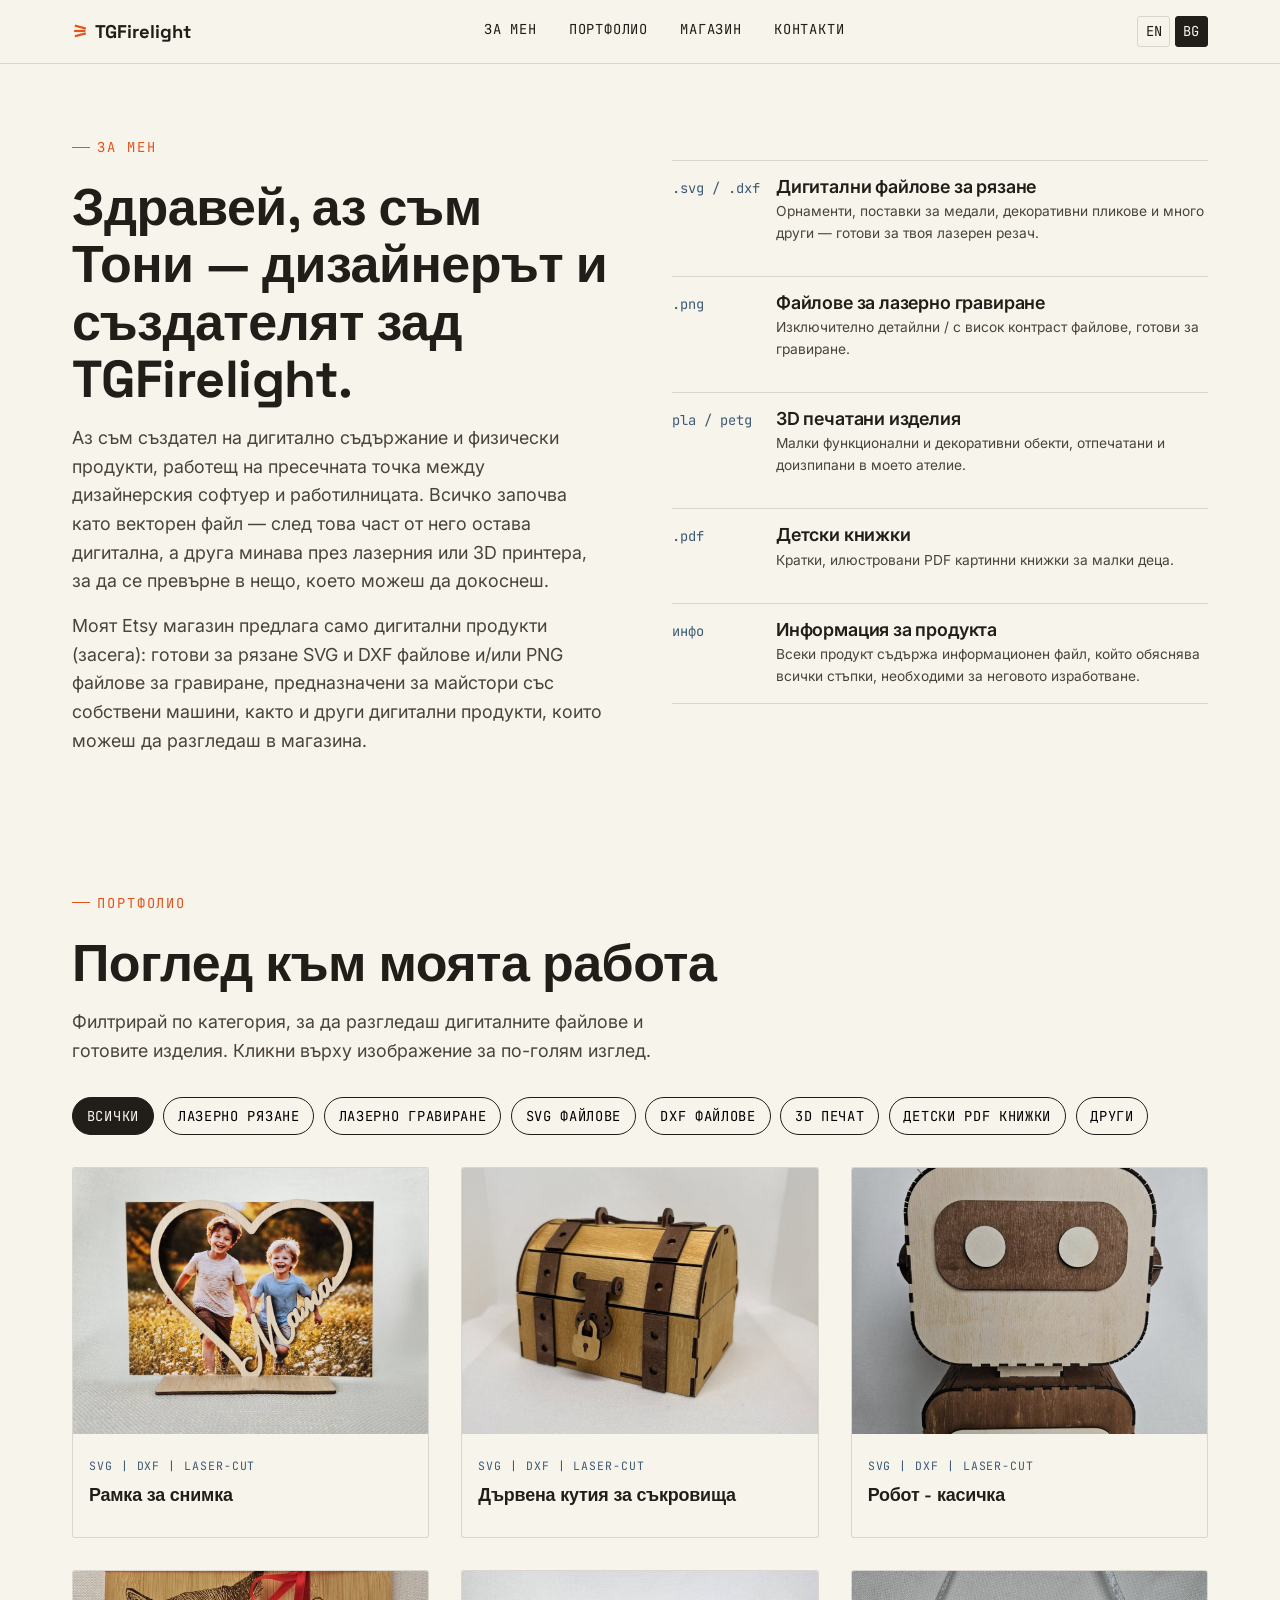
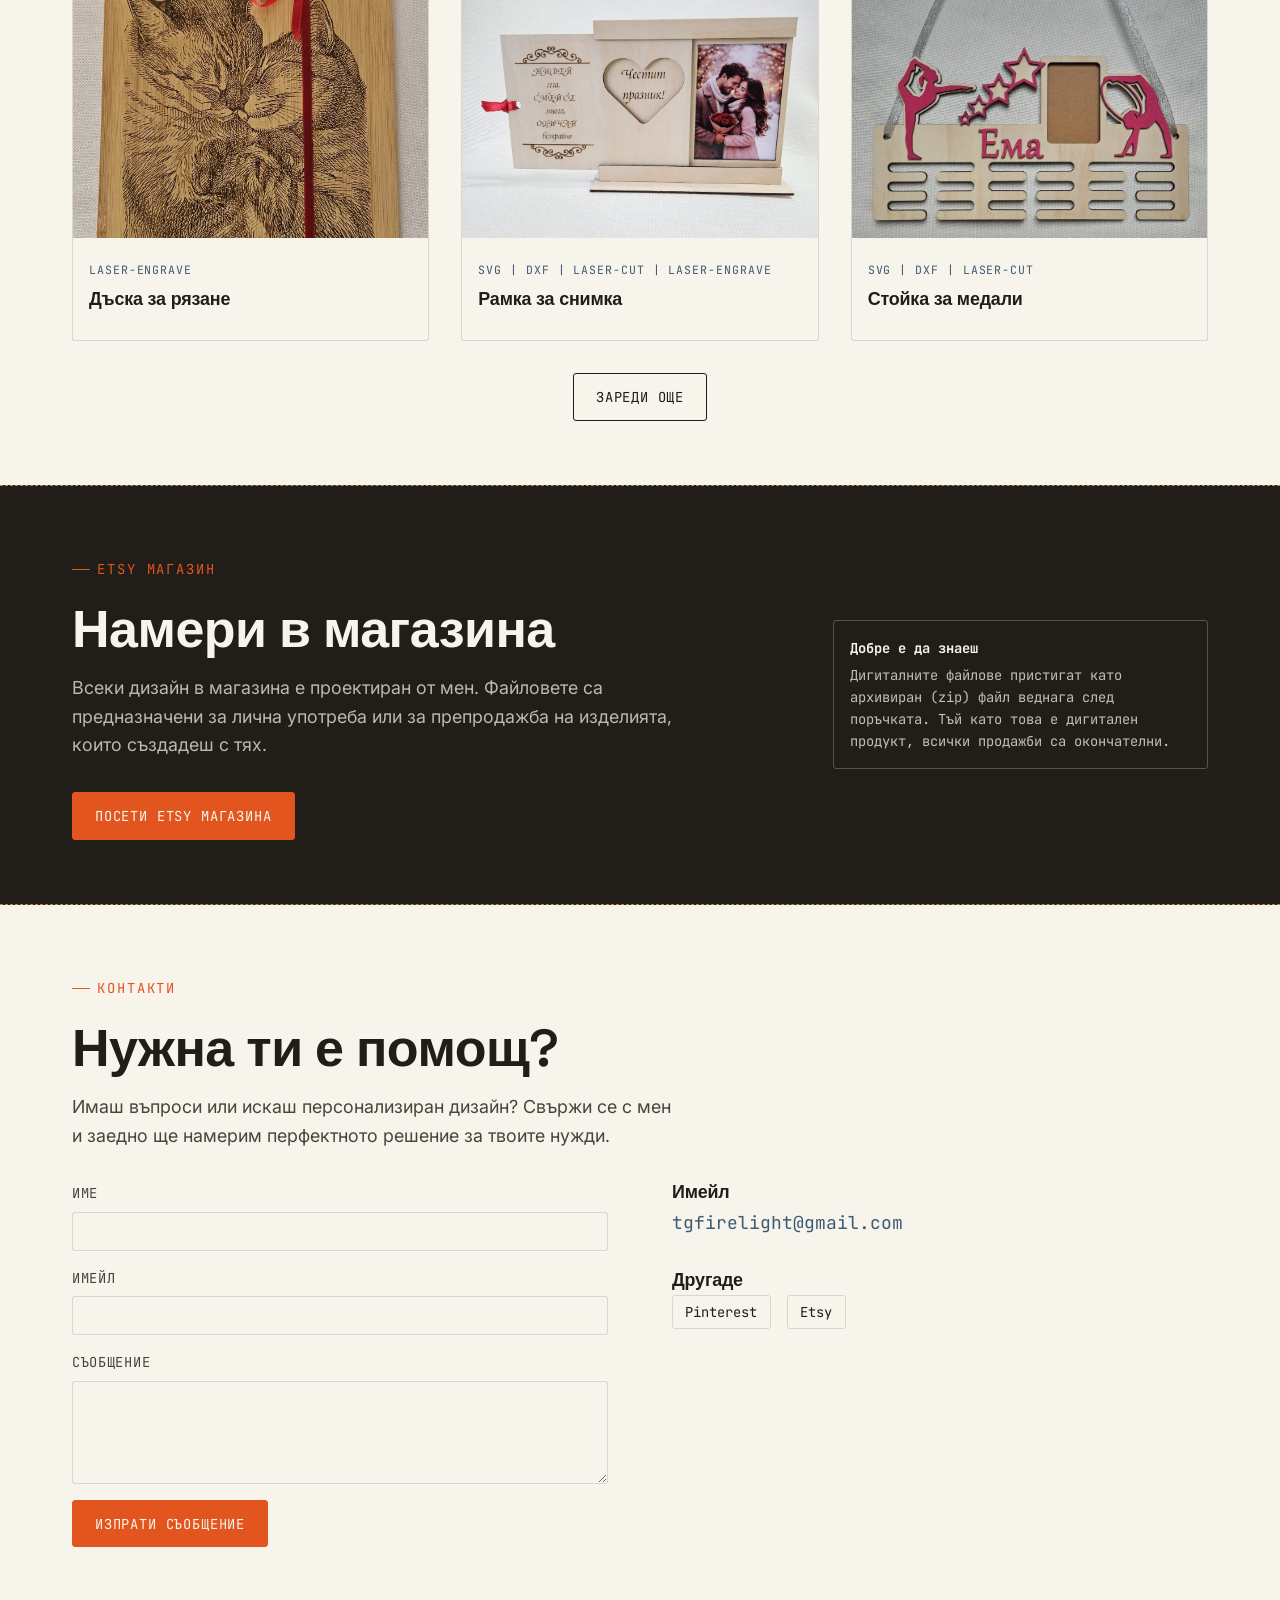
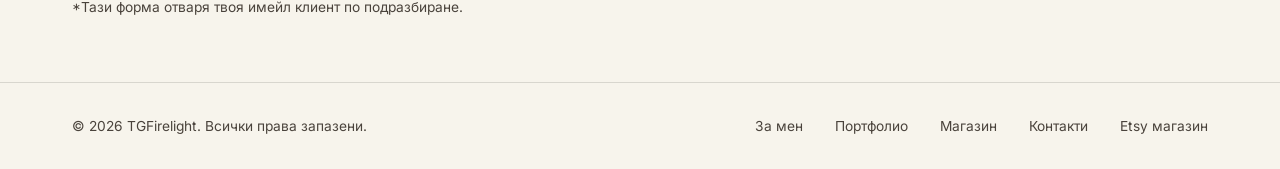
==== commit 5b8828c2: "bg ver" ====
--- a/bg/index.html
+++ b/bg/index.html
@@ -3,19 +3,19 @@
 <head>
 <meta charset="UTF-8">
 <meta name="viewport" content="width=device-width, initial-scale=1.0">
-<title>Birchline Studio — Лазерно рязано дърво и дигитални файлове за рязане</title>
-<meta name="description" content="Birchline Studio създава SVG и DXF файлове за лазерно рязане, както и ръчно изработени дървени изделия, 3D принтирани артикули и илюстровани PDF книжки за деца.">
-<link rel="canonical" href="https://example.github.io/birchline-studio/bg/">
-<link rel="alternate" hreflang="en" href="https://example.github.io/birchline-studio/en/">
-<link rel="alternate" hreflang="bg" href="https://example.github.io/birchline-studio/bg/">
-<link rel="alternate" hreflang="x-default" href="https://example.github.io/birchline-studio/en/">
+<title>TGFirelight — Портфолио страница</title>
+<meta name="description" content="TGFirelight създава SVG и DXF файлове за лазерно рязане, както и ръчно изработени дървени изделия, 3D печатани предмети и илюстровани PDF книжки за деца.">
+<link rel="canonical" href="https://tonivankov.github.io/tgfirelight/bg/">
+<link rel="alternate" hreflang="en" href="https://tonivankov.github.io/tgfirelight/en/">
+<link rel="alternate" hreflang="bg" href="https://tonivankov.github.io/tgfirelight/bg/">
+<link rel="alternate" hreflang="x-default" href="https://tonivankov.github.io/tgfirelight/en/">
 
 <!-- Open Graph -->
 <meta property="og:type" content="website">
-<meta property="og:title" content="Birchline Studio — Лазерно рязано дърво и дигитални файлове за рязане">
-<meta property="og:description" content="SVG и DXF файлове за рязане, лазерно рязани дървени изделия, 3D принтирани артикули и илюстровани PDF книжки за деца — проектирани и изработени от Birchline Studio.">
-<meta property="og:url" content="https://example.github.io/birchline-studio/bg/">
-<meta property="og:image" content="https://example.github.io/birchline-studio/assets/img/placeholder-lasercut.svg">
+<meta property="og:title" content="TGFirelight — Портфолио страница">
+<meta property="og:description" content="SVG и DXF файлове за рязане, лазерно изработени дървени изделия, 3D печатани предмети и илюстровани детски PDF книжки — проектирани и създадени от TGFirelight.">
+<meta property="og:url" content="https://tonivankov.github.io/tgfirelight/bg/">
+<meta property="og:image" content="https://tonivankov.github.io/tgfirelight/assets/data/og-cover.jpg">
 <meta property="og:locale" content="bg_BG">
 <meta property="og:locale:alternate" content="en_US">
 <meta name="twitter:card" content="summary_large_image">
@@ -32,16 +32,16 @@
 <a class="skip-link" href="#main">Към съдържанието</a>
 
 <header class="site-header">
-  <nav class="nav container" aria-label="Основна навигация">
+  <nav class="nav container" aria-label="Основна">
     <a class="logo" href="#main">
-      <span class="logo-mark">✂</span> Birchline Studio
+      <span class="logo-mark">⚞</span> TGFirelight
     </a>
-    <button class="nav-toggle" aria-expanded="false" aria-controls="nav-panel" aria-label="Отвори менюто">
+    <button class="nav-toggle" aria-expanded="false" aria-controls="nav-panel" aria-label="Превключи менюто">
       <span></span>
     </button>
     <div class="nav-links" id="nav-links">
       <a href="#about">За мен</a>
-      <a href="#portfolio">Галерия</a>
+      <a href="#portfolio">Портфолио</a>
       <a href="#shop">Магазин</a>
       <a href="#contact">Контакти</a>
     </div>
@@ -55,60 +55,37 @@
 
 <main id="main">
 
-  <!-- ============ HERO ============ -->
-  <section class="hero">
-    <div class="container">
-      <div class="hero-copy">
-        <span class="eyebrow">Дигитални файлове за рязане и ръчно изработени дървени изделия</span>
-        <h1 class="hero-title">От пиксел до <em>шперплат.</em></h1>
-        <p class="hero-sub">Проектирам SVG и DXF файлове за лазерно рязане, а след това сам изработвам орнаментите, стойките за медали и дървените сувенири — плюс 3D принтирани изделия и илюстровани PDF книжки за деца.</p>
-        <div class="hero-ctas">
-          <a class="btn btn-primary" href="#shop">Пазарувай в Etsy</a>
-          <a class="btn btn-ghost" href="#portfolio">Разгледай галерията</a>
-        </div>
-      </div>
-      <div class="hero-art" aria-hidden="true">
-        <svg viewBox="0 0 470 460" xmlns="http://www.w3.org/2000/svg">
-          <path class="cut-path" d="M40 210 C40 90 150 20 260 20 C370 20 430 90 430 160 C430 230 360 270 260 270 C160 270 90 300 90 360 C90 420 160 440 240 430" />
-          <path class="cut-path accent" d="M150 150 L220 150 L220 100 L280 160 L220 220 L220 170 L150 170 Z" />
-          <circle class="laser-dot" r="5"/>
-        </svg>
-      </div>
-    </div>
-  </section>
-
-  <hr class="cutline-rule container">
-
   <!-- ============ ABOUT ============ -->
   <section class="section" id="about" data-surface="paper">
     <div class="container">
       <div class="about-grid">
         <div class="reveal">
-          <div class="about-portrait">
-            <img src="../assets/img/placeholder-portrait.svg" alt="Placeholder за портрет — заменете със снимка от ателието или работилницата" loading="lazy" width="320" height="400">
-          </div>
-        </div>
-        <div class="reveal">
           <span class="eyebrow">За мен</span>
-          <h2 class="section-title">Здравейте, аз съм авторът зад Birchline Studio.</h2>
-          <p class="section-lede">Аз съм създател на дигитално съдържание и физически продукти, работещ на пресечната точка между дизайнерския софтуер и работилницата. Всичко започва като векторен файл — част от него остава дигитална, а друга част минава през лазерния или 3D принтера, за да се превърне в нещо осезаемо.</p>
-          <p class="section-lede">В моя Etsy магазин ще намерите и двете: готови за рязане SVG и DXF файлове за майстори със собствени машини, и готови дървени изделия и принтове за тези, които предпочитат да пропуснат работилницата.</p>
+          <h1 class="section-title">Здравей, аз съм Тони — дизайнерът и създателят зад <b>TGFirelight</b>.</h1>
+          <p class="section-lede">Аз съм създател на дигитално съдържание и физически продукти, работещ на пресечната точка между дизайнерския софтуер и работилницата. Всичко започва като векторен файл — след това част от него остава дигитална, а друга минава през лазерния или 3D принтера, за да се превърне в нещо, което можеш да докоснеш.</p>
+          <p class="section-lede">Моят Etsy магазин предлага само дигитални продукти (засега): готови за рязане SVG и DXF файлове и/или PNG файлове за гравиране, предназначени за майстори със собствени машини, както и други дигитални продукти, които можеш да разгледаш в магазина.</p>
+        </div>
+		<div class="reveal">
           <ul class="craft-list">
             <li class="craft-item">
               <span class="tag">.svg / .dxf</span>
-              <div><h3>Дигитални файлове за рязане</h3><p>Орнаменти, стойки за медали, декоративни пликове и още — готови за вашия лазерен резач.</p></div>
-            </li>
-            <li class="craft-item">
-              <span class="tag">дърво</span>
-              <div><h3>Лазерно рязани дървени изделия</h3><p>Готови изделия, които режа, шлайфам и сглобявам ръчно по собствени проекти.</p></div>
+              <div><h3>Дигитални файлове за рязане</h3><p>Орнаменти, поставки за медали, декоративни пликове и много други — готови за твоя лазерен резач.</p></div>
+            </li>
+            <li class="craft-item">
+              <span class="tag">.png</span>
+              <div><h3>Файлове за лазерно гравиране</h3><p>Изключително детайлни / с висок контраст файлове, готови за гравиране.</p></div>
             </li>
             <li class="craft-item">
               <span class="tag">pla / petg</span>
-              <div><h3>3D принтирани изделия</h3><p>Малки функционални и декоративни предмети, принтирани и обработени в моето ателие.</p></div>
+              <div><h3>3D печатани изделия</h3><p>Малки функционални и декоративни обекти, отпечатани и доизпипани в моето ателие.</p></div>
             </li>
             <li class="craft-item">
               <span class="tag">.pdf</span>
-              <div><h3>Книжки за деца</h3><p>Кратки илюстровани PDF книжки с картинки за малки деца.</p></div>
+              <div><h3>Детски книжки</h3><p>Кратки, илюстровани PDF картинни книжки за малки деца.</p></div>
+            </li>
+            <li class="craft-item">
+              <span class="tag">инфо</span>
+              <div><h3>Информация за продукта</h3><p>Всеки продукт съдържа информационен файл, който обяснява всички стъпки, необходими за неговото изработване.</p></div>
             </li>
           </ul>
         </div>
@@ -116,73 +93,36 @@
     </div>
   </section>
 
+<!--
   <hr class="cutline-rule container">
+-->
 
   <!-- ============ PORTFOLIO ============ -->
   <section class="section" id="portfolio" data-surface="paper">
     <div class="container">
       <div class="section-head reveal">
-        <span class="eyebrow">Галерия</span>
-        <h2 class="section-title">Поглед към това, което създавам</h2>
-        <p class="section-lede">Филтрирайте по категория, за да разгледате дигиталните файлове и готовите изделия. Кликнете върху изображение за по-голям преглед.</p>
-      </div>
-
-      <div class="filter-bar" role="group" aria-label="Филтриране на галерията по категория">
+        <span class="eyebrow">Портфолио</span>
+        <h2 class="section-title">Поглед към моята работа</h2>
+        <p class="section-lede">Филтрирай по категория, за да разгледаш дигиталните файлове и готовите изделия. Кликни върху изображение за по-голям изглед.</p>
+      </div>
+
+      <div class="filter-bar" role="group" aria-label="Филтрирай портфолиото по категория">
         <button class="filter-btn" data-filter="all" aria-pressed="true">Всички</button>
+        <button class="filter-btn" data-filter="lasercut" aria-pressed="false">Лазерно рязане</button>
+        <button class="filter-btn" data-filter="laserengrave" aria-pressed="false">Лазерно гравиране</button>
         <button class="filter-btn" data-filter="svg" aria-pressed="false">SVG файлове</button>
         <button class="filter-btn" data-filter="dxf" aria-pressed="false">DXF файлове</button>
-        <button class="filter-btn" data-filter="lasercut" aria-pressed="false">Лазерно рязане</button>
         <button class="filter-btn" data-filter="3dprint" aria-pressed="false">3D печат</button>
-        <button class="filter-btn" data-filter="kidsbook" aria-pressed="false">PDF книжки за деца</button>
-      </div>
-
-      <div class="portfolio-grid">
-
-        <article class="card reveal" data-category="svg" data-description="Комплект от 8 слоести орнаменти снежинки, подходящи за 3мм и 5мм шперплат. Доставя се като отделни SVG файлове плюс един обединен лист.">
-          <div class="card-media"><img src="../assets/img/placeholder-svg.svg" data-full="../assets/img/placeholder-svg.svg" alt="Примерен преглед на SVG файл за орнамент снежинка" loading="lazy" width="400" height="300"></div>
-          <div class="card-body"><span class="card-cat">SVG файл</span><h3 class="card-title">Комплект SVG орнаменти „Снежинки“</h3></div>
-        </article>
-
-        <article class="card reveal" data-category="svg" data-description="Редактируеми контури на табелки с имена в три шрифта, готови за персонализиране във вашия дизайнерски софтуер преди рязане.">
-          <div class="card-media"><img src="../assets/img/placeholder-svg.svg" data-full="../assets/img/placeholder-svg.svg" alt="Примерен преглед на комплект SVG табелки с имена" loading="lazy" width="400" height="300"></div>
-          <div class="card-body"><span class="card-cat">SVG файл</span><h3 class="card-title">Персонализирани SVG табелки с имена</h3></div>
-        </article>
-
-        <article class="card reveal" data-category="dxf" data-description="Модулен геометричен панел за стенна декорация, начертан в мащаб с наслоена дълбочина за многослойно рязане.">
-          <div class="card-media"><img src="../assets/img/placeholder-dxf.svg" data-full="../assets/img/placeholder-dxf.svg" alt="Примерен преглед на техническа чертожна схема — геометричен стенен панел DXF" loading="lazy" width="400" height="300"></div>
-          <div class="card-body"><span class="card-cat">DXF файл</span><h3 class="card-title">DXF геометричен стенен панел</h3></div>
-        </article>
-
-        <article class="card reveal" data-category="dxf" data-description="Самостоятелна стойка за медали с прорезни връзки, оразмерена за 6мм шперплат.">
-          <div class="card-media"><img src="../assets/img/placeholder-dxf.svg" data-full="../assets/img/placeholder-dxf.svg" alt="Примерен преглед на техническа чертожна схема — DXF шаблон за стойка за медали" loading="lazy" width="400" height="300"></div>
-          <div class="card-body"><span class="card-cat">DXF файл</span><h3 class="card-title">DXF шаблон за стойка за медали</h3></div>
-        </article>
-
-        <article class="card reveal" data-category="lasercut" data-description="Готов орнамент от орехово дърво, лазерно изрязан и ръчно шлайфан, от комплекта SVG орнаменти „Снежинки“.">
-          <div class="card-media"><img src="../assets/img/placeholder-lasercut.svg" data-full="../assets/img/placeholder-lasercut.svg" alt="Примерна снимка placeholder на готов коледен орнамент от орехово дърво" loading="lazy" width="400" height="300"></div>
-          <div class="card-body"><span class="card-cat">Лазерно рязане</span><h3 class="card-title">Коледен орнамент от орех</h3></div>
-        </article>
-
-        <article class="card reveal" data-category="lasercut" data-description="Плик от брезов шперплат с гравиран преден панел, сгънат и залепен на ръка.">
-          <div class="card-media"><img src="../assets/img/placeholder-lasercut.svg" data-full="../assets/img/placeholder-lasercut.svg" alt="Примерна снимка placeholder на гравиран дървен плик" loading="lazy" width="400" height="300"></div>
-          <div class="card-body"><span class="card-cat">Лазерно рязане</span><h3 class="card-title">Гравиран дървен плик</h3></div>
-        </article>
-
-        <article class="card reveal" data-category="3dprint" data-description="Стифиращ се модулен органайзер за бюро, принтиран от PETG, проектиран да се съединява без лепило.">
-          <div class="card-media"><img src="../assets/img/placeholder-3dprint.svg" data-full="../assets/img/placeholder-3dprint.svg" alt="Примерна снимка placeholder на модулен 3D принтиран органайзер за бюро" loading="lazy" width="400" height="300"></div>
-          <div class="card-body"><span class="card-cat">3D печат</span><h3 class="card-title">Модулен органайзер за бюро</h3></div>
-        </article>
-
-        <article class="card reveal" data-category="3dprint" data-description="Малка играчка лисица с подвижни стави, принтирана на едно парче без опори.">
-          <div class="card-media"><img src="../assets/img/placeholder-3dprint.svg" data-full="../assets/img/placeholder-3dprint.svg" alt="Примерна снимка placeholder на артикулирана 3D принтирана играчка лисица" loading="lazy" width="400" height="300"></div>
-          <div class="card-body"><span class="card-cat">3D печат</span><h3 class="card-title">Артикулирана играчка лисица</h3></div>
-        </article>
-
-        <article class="card reveal" data-category="kidsbook" data-description="Илюстрована приказка за лека нощ от 16 страници за деца на 3–6 години, доставена като PDF, готов за печат.">
-          <div class="card-media"><img src="../assets/img/placeholder-kidsbook.svg" data-full="../assets/img/placeholder-kidsbook.svg" alt="Примерна корица placeholder за илюстрована PDF книжка за деца" loading="lazy" width="400" height="300"></div>
-          <div class="card-body"><span class="card-cat">PDF за деца</span><h3 class="card-title">Луна и малкото фенерче</h3></div>
-        </article>
-
+        <button class="filter-btn" data-filter="kidsbook" aria-pressed="false">Детски PDF книжки</button>
+        <button class="filter-btn" data-filter="other" aria-pressed="false">Други</button>
+      </div>
+
+      <div class="portfolio-grid" id="portfolio-grid">
+		<!-- Load with js	-->
+      </div>
+	  
+	  <div class="portfolio-more" style="text-align:center; margin-top: var(--space-md);">
+        <button class="btn btn-ghost" id="load-more-btn" type="button">Зареди още</button>
       </div>
     </div>
   </section>
@@ -193,15 +133,15 @@
       <div class="etsy-grid">
         <div class="reveal">
           <span class="eyebrow">Etsy магазин</span>
-          <h2 class="section-title">Открийте го в магазина</h2>
-          <p class="section-lede">Всеки дизайн на тази страница — дигитален файл или готово изделие — е публикуван в моя Etsy магазин. Моментално сваляне за майсторите и готови за изпращане артикули за всички останали.</p>
+          <h2 class="section-title">Намери в магазина</h2>
+          <p class="section-lede">Всеки дизайн в магазина е проектиран от мен. Файловете са предназначени за лична употреба или за препродажба на изделията, които създадеш с тях.</p>
           <div class="hero-ctas" style="margin-top: var(--space-md);">
-            <a class="btn btn-primary" href="https://www.etsy.com/shop/YourShopName" target="_blank" rel="noopener">Посетете Etsy магазина</a>
+            <a class="btn btn-primary" href="https://www.etsy.com/shop/TGFirelight" target="_blank" rel="noopener">Посети Etsy магазина</a>
           </div>
         </div>
         <div class="reveal etsy-note">
-          <strong>Полезно е да знаете</strong>
-          Дигиталните файлове пристигат като архивиран файл веднага след поръчката. Изработените по поръчка дървени изделия обикновено се изпращат в рамките на 3–5 работни дни — точното време е посочено във всяка обява.
+          <strong>Добре е да знаеш</strong>
+          Дигиталните файлове пристигат като архивиран (zip) файл веднага след поръчката. Тъй като това е дигитален продукт, всички продажби са окончателни.
         </div>
       </div>
     </div>
@@ -212,11 +152,11 @@
     <div class="container">
       <div class="section-head reveal">
         <span class="eyebrow">Контакти</span>
-        <h2 class="section-title">Кажете здравей</h2>
-        <p class="section-lede">Въпроси относно поръчка по индивидуален проект, запитване за търговия на едро или просто искате да поговорим? Изпратете съобщение.</p>
+        <h2 class="section-title">Нужна ти е помощ?</h2>
+        <p class="section-lede">Имаш въпроси или искаш персонализиран дизайн? Свържи се с мен и заедно ще намерим перфектното решение за твоите нужди.</p>
       </div>
       <div class="contact-grid">
-        <form class="contact-form reveal" data-email="hello@birchlinestudio.example" data-msg-incomplete="Моля, попълнете всички полета." data-msg-sent="Отваряне на имейл клиента…">
+        <form class="contact-form reveal" data-email="tgfirelight@gmail.com" data-msg-incomplete="Моля, попълни всички полета." data-msg-sent="Отваряне на твоя имейл клиент…">
           <div class="field">
             <label for="name">Име</label>
             <input type="text" id="name" name="name" autocomplete="name" required>
@@ -231,20 +171,25 @@
           </div>
           <button type="submit" class="btn btn-primary">Изпрати съобщение</button>
           <p class="form-status" role="status" aria-live="polite"></p>
-          <p class="form-note">Тази форма отваря вашия имейл клиент — за форма, която изпраща без да напускате страницата, свържете я с услуга като Formspree и обновете скрипта.</p>
+          <p class="form-note">*Тази форма отваря твоя имейл клиент по подразбиране.
+		  <!-- — за форма, която изпраща без напускане на страницата, свържи я с услуга като Formspree и актуализирай скрипта.
+		  -->
+		  </p>
         </form>
         <div class="contact-info reveal">
           <div>
             <h3>Имейл</h3>
-            <a class="email" href="mailto:hello@birchlinestudio.example">hello@birchlinestudio.example</a>
+            <a class="email" href="mailto:tgfirelight@gmail.com">tgfirelight@gmail.com</a>
           </div>
           <div>
             <h3>Другаде</h3>
             <ul class="social-list">
+			<!--
               <li><a href="https://www.instagram.com/" target="_blank" rel="noopener">Instagram</a></li>
-              <li><a href="https://www.pinterest.com/" target="_blank" rel="noopener">Pinterest</a></li>
               <li><a href="https://www.facebook.com/" target="_blank" rel="noopener">Facebook</a></li>
-              <li><a href="https://www.etsy.com/shop/YourShopName" target="_blank" rel="noopener">Etsy</a></li>
+			-->
+              <li><a href="https://www.pinterest.com/tgfirelight/" target="_blank" rel="noopener">Pinterest</a></li>
+              <li><a href="https://www.etsy.com/shop/TGFirelight" target="_blank" rel="noopener">Etsy</a></li>
             </ul>
           </div>
         </div>
@@ -256,13 +201,13 @@
 
 <footer class="site-footer">
   <div class="container footer-grid">
-    <span>© <span data-year>2026</span> Birchline Studio. Всички права запазени.</span>
-    <nav class="footer-links" aria-label="Долна навигация">
+    <span>© <span data-year>2026</span> TGFirelight. Всички права запазени.</span>
+    <nav class="footer-links" aria-label="Долно меню">
       <a href="#about">За мен</a>
-      <a href="#portfolio">Галерия</a>
+      <a href="#portfolio">Портфолио</a>
       <a href="#shop">Магазин</a>
       <a href="#contact">Контакти</a>
-      <a href="https://www.etsy.com/shop/YourShopName" target="_blank" rel="noopener">Etsy магазин</a>
+      <a href="https://www.etsy.com/shop/TGFirelight" target="_blank" rel="noopener">Etsy магазин</a>
     </nav>
   </div>
 </footer>
@@ -284,4 +229,4 @@
 
 <script src="../assets/js/script.js"></script>
 </body>
-</html>
+</html>
